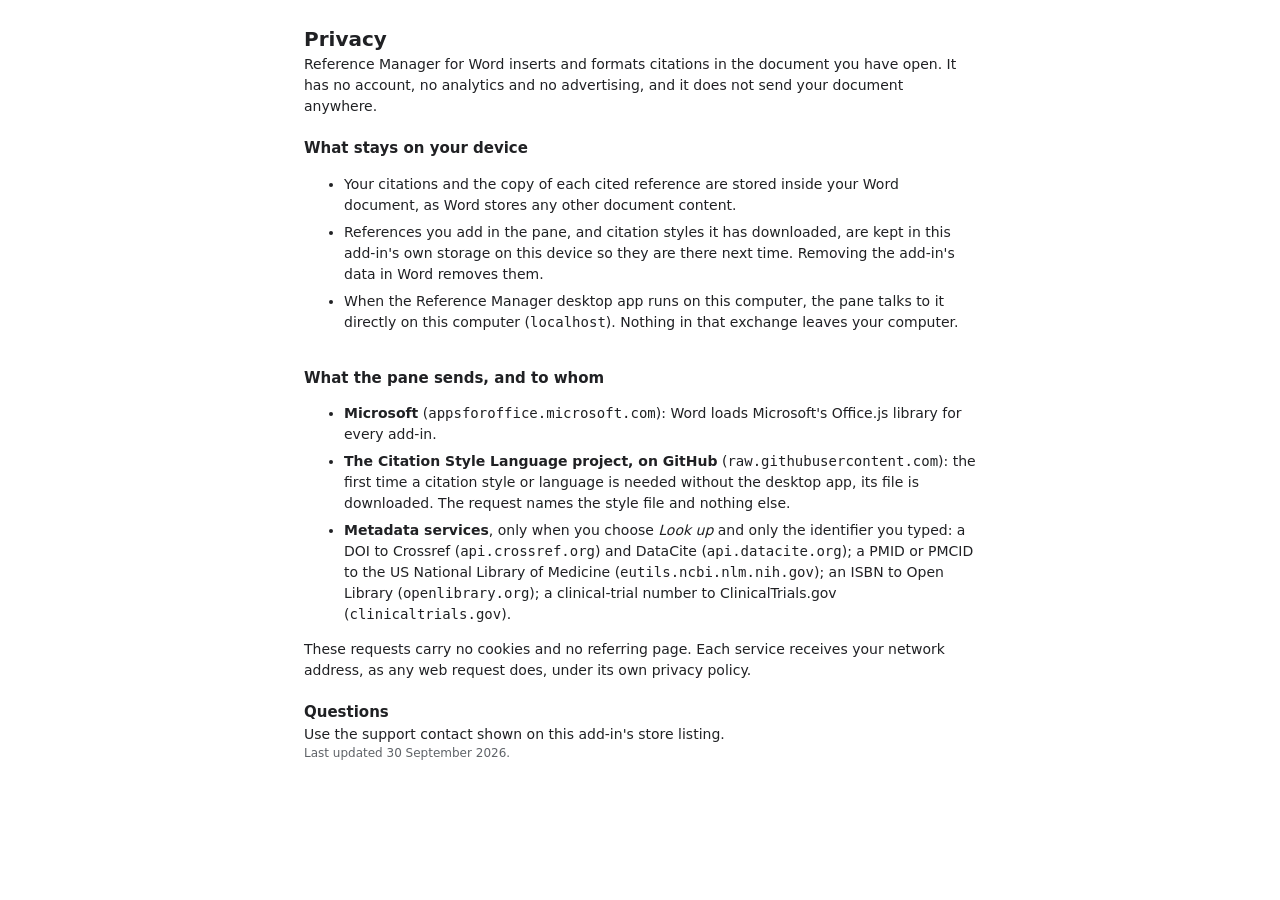
==== word/privacy.html @ 2f81b2bf "Publish the Reference Manager Word add-in task pane (hosted build 1.0.0.0) The static task pane for " ====
<!doctype html>
<html lang="en-GB">
  <head>
    <meta charset="utf-8" />
    <meta name="viewport" content="width=device-width, initial-scale=1" />
    <meta name="color-scheme" content="light dark" />
    <title>Reference Manager for Word — Privacy</title>
    <link rel="icon" href="data:," />
    <link rel="stylesheet" href="./taskpane.css" />
  </head>
  <!--
    What the add-in sends and keeps (ADR-0242 §7; store policy 1100.5). Every statement here is
    held to the code by apps/word-taskpane/src/pages.test.ts: a host the pane contacts and this page
    does not name fails the suite. Wording is a factual draft awaiting the legal review R-015 names.
  -->
  <body>
    <main class="app document-page">
      <h1>Privacy</h1>
      <p>Reference Manager for Word inserts and formats citations in the document you have open. It has no account, no analytics and no advertising, and it does not send your document anywhere.</p>

      <h2>What stays on your device</h2>
      <ul>
        <li>Your citations and the copy of each cited reference are stored inside your Word document, as Word stores any other document content.</li>
        <li>References you add in the pane, and citation styles it has downloaded, are kept in this add-in's own storage on this device so they are there next time. Removing the add-in's data in Word removes them.</li>
        <li>When the Reference Manager desktop app runs on this computer, the pane talks to it directly on this computer (<code>localhost</code>). Nothing in that exchange leaves your computer.</li>
      </ul>

      <h2>What the pane sends, and to whom</h2>
      <ul>
        <li><strong>Microsoft</strong> (<code>appsforoffice.microsoft.com</code>): Word loads Microsoft's Office.js library for every add-in.</li>
        <li><strong>The Citation Style Language project, on GitHub</strong> (<code>raw.githubusercontent.com</code>): the first time a citation style or language is needed without the desktop app, its file is downloaded. The request names the style file and nothing else.</li>
        <li><strong>Metadata services</strong>, only when you choose <em>Look up</em> and only the identifier you typed: a DOI to Crossref (<code>api.crossref.org</code>) and DataCite (<code>api.datacite.org</code>); a PMID or PMCID to the US National Library of Medicine (<code>eutils.ncbi.nlm.nih.gov</code>); an ISBN to Open Library (<code>openlibrary.org</code>); a clinical-trial number to ClinicalTrials.gov (<code>clinicaltrials.gov</code>).</li>
      </ul>
      <p>These requests carry no cookies and no referring page. Each service receives your network address, as any web request does, under its own privacy policy.</p>

      <h2>Questions</h2>
      <p>Use the support contact shown on this add-in's store listing.</p>
      <p class="field-hint">Last updated 30 September 2026.</p>
    </main>
  </body>
</html>
---- word/taskpane.css ----
/*
 * The Word task pane (SPEC §9.1–9.4; E10-19.2).
 *
 * The same palette, accent and density as the desktop library (design-qa.md), because the two are
 * one product seen from two windows: flat surfaces divided by hairlines, one saturated accent for
 * the primary action and the current tab, and text colours that carry hierarchy on their own.
 *
 * Word gives a task pane roughly 320–380px and no chrome of its own, so the layout is a column:
 * a header, three tabs, the tab's workflow, and — on the Cite tab — a tray pinned to the bottom
 * that holds the citation being built. The list scrolls; the tray and the Insert button do not.
 *
 * No inline style anywhere (the pane's CSP-equivalent rule, ADR-0086), and no library string in a
 * class or attribute (ADR-0084): everything below is keyed on product-authored classes and ids.
 */
:root {
  color-scheme: light;
  --surface: #ffffff;
  --surface-soft: #f8f9fa;
  --surface-sunken: #f1f3f4;
  --ink: #202124;
  --ink-soft: #5f6368;
  /* 4.86:1 on white (§19). */
  --ink-muted: #6d7276;
  --line: #e8eaed;
  --line-strong: #dadce0;
  --accent: #316dca;
  --accent-fill: #316dca;
  --accent-fill-hover: #275ba9;
  --accent-ink: #ffffff;
  --accent-soft: #e9f1fc;
  --accent-on-soft: #275ba9;
  --success: #188038;
  --danger: #c5221f;
  --warning-soft: #fef7e0;
  --warning-line: #f9d88c;
  --warning-ink: #6b4b00;
  --focus-ring: rgba(49, 109, 202, 0.4);
  --shadow-tray: 0 -1px 0 var(--line), 0 -6px 16px rgba(60, 64, 67, 0.06);
  --radius: 6px;
  --radius-small: 4px;
  /* How many lines a card's supporting label may wrap to before it is elided (c80c854). */
  --card-label-lines: 3;
  --icon-search: url("data:image/svg+xml,%3Csvg xmlns='http://www.w3.org/2000/svg' viewBox='0 0 24 24' fill='none' stroke='%235f6368' stroke-width='2' stroke-linecap='round'%3E%3Ccircle cx='11' cy='11' r='7'/%3E%3Cpath d='M20 20l-4.2-4.2'/%3E%3C/svg%3E");
  --mask-chevron-down: url("data:image/svg+xml,%3Csvg xmlns='http://www.w3.org/2000/svg' viewBox='0 0 24 24' fill='none' stroke='%23000' stroke-width='2.4' stroke-linecap='round' stroke-linejoin='round'%3E%3Cpath d='M6 9l6 6 6-6'/%3E%3C/svg%3E");
  --mask-check: url("data:image/svg+xml,%3Csvg xmlns='http://www.w3.org/2000/svg' viewBox='0 0 24 24' fill='none' stroke='%23000' stroke-width='3.2' stroke-linecap='round' stroke-linejoin='round'%3E%3Cpath d='M5 12.5l4.5 4.5L19 7.5'/%3E%3C/svg%3E");
  --mask-up: url("data:image/svg+xml,%3Csvg xmlns='http://www.w3.org/2000/svg' viewBox='0 0 24 24' fill='none' stroke='%23000' stroke-width='2.4' stroke-linecap='round' stroke-linejoin='round'%3E%3Cpath d='M6 15l6-6 6 6'/%3E%3C/svg%3E");
  --mask-close: url("data:image/svg+xml,%3Csvg xmlns='http://www.w3.org/2000/svg' viewBox='0 0 24 24' fill='none' stroke='%23000' stroke-width='2.4' stroke-linecap='round'%3E%3Cpath d='M7 7l10 10M17 7L7 17'/%3E%3C/svg%3E");
  --mask-info: url("data:image/svg+xml,%3Csvg xmlns='http://www.w3.org/2000/svg' viewBox='0 0 24 24' fill='none' stroke='%23000' stroke-width='2' stroke-linecap='round'%3E%3Ccircle cx='12' cy='12' r='9'/%3E%3Cpath d='M12 11v6M12 7.5v.5'/%3E%3C/svg%3E");
  font-family: -apple-system, BlinkMacSystemFont, "SF Pro Text", "Segoe UI", system-ui, sans-serif;
}

@media (prefers-color-scheme: dark) {
  :root {
    color-scheme: dark;
    --surface: #202124;
    --surface-soft: #282a2d;
    --surface-sunken: #2d2f33;
    --ink: #e8eaed;
    --ink-soft: #bdc1c6;
    --ink-muted: #9aa0a6;
    --line: #3c4043;
    --line-strong: #4d5156;
    --accent: #8ab4f8;
    --accent-fill: #3b6fc9;
    --accent-fill-hover: #2f5ea8;
    --accent-ink: #ffffff;
    --accent-soft: #1f2c42;
    --accent-on-soft: #a8c7fa;
    --success: #81c995;
    --danger: #f28b82;
    --warning-soft: #3a3120;
    --warning-line: #6b5a2a;
    --warning-ink: #f6d58a;
    --focus-ring: rgba(138, 180, 248, 0.5);
    --shadow-tray: 0 -1px 0 var(--line), 0 -6px 16px rgba(0, 0, 0, 0.35);
    --icon-search: url("data:image/svg+xml,%3Csvg xmlns='http://www.w3.org/2000/svg' viewBox='0 0 24 24' fill='none' stroke='%23bdc1c6' stroke-width='2' stroke-linecap='round'%3E%3Ccircle cx='11' cy='11' r='7'/%3E%3Cpath d='M20 20l-4.2-4.2'/%3E%3C/svg%3E");
  }
}

* {
  box-sizing: border-box;
}

html {
  scroll-behavior: smooth;
}

/* `hidden` hides (UI portability row #39).
 *
 * The user-agent sheet's `[hidden] { display: none }` carries no specificity, so any declared
 * `display` outranks it and an element toggled with `hidden` keeps its box, its tab stops and its
 * place in the accessibility tree. Measured in headed Chromium against this stylesheet as it was,
 * 75 of the 219 elements in the shipped document stayed visible when `hidden` was set. Stated once
 * here, as the web shell has always stated it, rather than patched per element.
 */
[hidden] {
  display: none !important;
}

body {
  min-width: 280px;
  margin: 0;
  background: var(--surface);
  color: var(--ink);
  font-size: 13px;
  line-height: 1.45;
  -webkit-font-smoothing: antialiased;
}

button,
input,
select,
textarea {
  font: inherit;
  color: inherit;
}

h1,
h2,
h3,
h4,
p {
  margin: 0;
}

button:focus-visible,
a:focus-visible,
input:focus-visible,
select:focus-visible,
summary:focus-visible,
[tabindex="-1"]:focus-visible {
  outline: 2px solid var(--focus-ring);
  outline-offset: 1px;
}

.sr-only {
  position: absolute;
  width: 1px;
  height: 1px;
  padding: 0;
  margin: -1px;
  overflow: hidden;
  clip-path: inset(50%);
  white-space: nowrap;
  border: 0;
}

/* ---------------------------------------------------------------------------------------------
 * The frame: header, tabs, panels
 * ------------------------------------------------------------------------------------------- */
.app {
  display: flex;
  flex-direction: column;
  min-height: 100vh;
}

.app-header {
  position: sticky;
  top: 0;
  z-index: 3;
  display: flex;
  align-items: center;
  justify-content: space-between;
  gap: 10px;
  min-height: 44px;
  padding: 8px 12px;
  background: var(--surface);
}

.brand {
  display: flex;
  align-items: center;
  gap: 8px;
  min-width: 0;
}

.brand-mark {
  flex: none;
  width: 20px;
  height: 20px;
  border-radius: 5px;
}

.brand-name {
  overflow: hidden;
  font-size: 13px;
  font-weight: 600;
  letter-spacing: -0.005em;
  text-overflow: ellipsis;
  white-space: nowrap;
}

.connection-banner {
  display: inline-flex;
  flex: none;
  align-items: center;
  gap: 6px;
  min-height: 22px;
  max-width: 55%;
  padding: 2px 9px 2px 8px;
  border-radius: 11px;
  background: var(--surface-sunken);
  color: var(--ink-soft);
  font-size: 11px;
  font-weight: 500;
}

.connection-banner span:last-child {
  overflow: hidden;
  text-overflow: ellipsis;
  white-space: nowrap;
}

/* A round indicator sized by its own box, with its halo drawn as a shadow that does not affect
 * layout (80fe1c7). Measured headed: the halo stays inside the pill on both axes. */
.status-dot {
  flex: none;
  box-sizing: border-box;
  width: 7px;
  height: 7px;
  border-radius: 50%;
  background: var(--ink-muted);
  box-shadow: 0 0 0 3px rgba(109, 114, 118, 0.16);
}

.connection-banner-ready {
  color: var(--success);
}

.connection-banner-ready .status-dot {
  background: var(--success);
  box-shadow: 0 0 0 3px rgba(24, 128, 56, 0.16);
}

.connection-banner-document {
  background: var(--accent-soft);
  color: var(--accent-on-soft);
}

.connection-banner-document .status-dot {
  background: var(--accent);
  box-shadow: 0 0 0 3px rgba(49, 109, 202, 0.16);
}

.connection-banner-error {
  background: var(--warning-soft);
  color: var(--warning-ink);
}

.connection-banner-error .status-dot {
  background: var(--danger);
  box-shadow: 0 0 0 3px rgba(197, 34, 31, 0.16);
}

.tabs {
  position: sticky;
  top: 44px;
  z-index: 3;
  display: flex;
  gap: 18px;
  padding: 0 12px;
  border-bottom: 1px solid var(--line);
  background: var(--surface);
}

.tab {
  position: relative;
  padding: 8px 0 9px;
  border: 0;
  background: none;
  color: var(--ink-soft);
  font-size: 13px;
  font-weight: 500;
  cursor: default;
}

.tab:hover {
  color: var(--ink);
}

.tab[aria-selected="true"] {
  color: var(--ink);
  font-weight: 600;
}

.tab[aria-selected="true"]::after {
  content: "";
  position: absolute;
  right: 0;
  bottom: -1px;
  left: 0;
  height: 2px;
  border-radius: 2px 2px 0 0;
  background: var(--accent-fill);
}

.panel {
  display: flex;
  flex: 1;
  flex-direction: column;
  min-height: 0;
}

.panel-document,
.panel-help {
  gap: 10px;
  padding: 12px 12px 24px;
}

/* ---------------------------------------------------------------------------------------------
 * Controls
 * ------------------------------------------------------------------------------------------- */
input[type="text"],
input[type="search"],
select {
  min-height: 32px;
  padding: 5px 9px;
  border: 1px solid var(--line-strong);
  border-radius: var(--radius);
  background: var(--surface);
  color: var(--ink);
}

select {
  padding-right: 26px;
  -webkit-appearance: none;
  appearance: none;
  background-image: linear-gradient(45deg, transparent 50%, var(--ink-soft) 50%),
    linear-gradient(135deg, var(--ink-soft) 50%, transparent 50%);
  background-position: calc(100% - 13px) 50%, calc(100% - 9px) 50%;
  background-repeat: no-repeat;
  background-size: 4px 4px, 4px 4px;
}

input[type="text"]:focus-visible,
input[type="search"]:focus-visible,
select:focus-visible {
  border-color: var(--accent);
  outline: 1px solid var(--accent);
  outline-offset: -2px;
}

input::placeholder {
  color: var(--ink-muted);
}

.button {
  display: inline-flex;
  align-items: center;
  justify-content: center;
  gap: 6px;
  min-height: 32px;
  padding: 6px 14px;
  border: 1px solid var(--line-strong);
  border-radius: var(--radius);
  background: var(--surface);
  color: var(--ink);
  font-size: 13px;
  font-weight: 500;
  line-height: 1.2;
  cursor: default;
}

.button:hover:not(:disabled) {
  background: var(--surface-soft);
}

.button:disabled {
  opacity: 0.5;
}

.button-primary {
  border-color: var(--accent-fill);
  background: var(--accent-fill);
  color: var(--accent-ink);
  font-weight: 600;
}

.button-primary:hover:not(:disabled) {
  border-color: var(--accent-fill-hover);
  background: var(--accent-fill-hover);
}

.button-secondary {
  background: var(--surface);
}

.button-danger {
  border-color: var(--danger);
  color: var(--danger);
}

.button-wide {
  width: 100%;
}

.button-small {
  min-height: 26px;
  padding: 3px 10px;
  font-size: 12px;
}

.link-button {
  padding: 2px 0;
  border: 0;
  background: none;
  color: var(--accent);
  font-size: 12px;
  font-weight: 500;
  cursor: default;
}

.link-button:hover:not(:disabled) {
  text-decoration: underline;
}

.link-button:disabled {
  color: var(--ink-muted);
  opacity: 0.6;
}

.button-row {
  display: flex;
  justify-content: flex-end;
  gap: 8px;
}

.inline-status,
.field-hint {
  color: var(--ink-soft);
  font-size: 12px;
  line-height: 1.4;
}

.inline-status:empty {
  display: none;
}

kbd {
  display: inline-block;
  min-width: 18px;
  padding: 0 5px;
  border: 1px solid var(--line-strong);
  border-bottom-width: 2px;
  border-radius: 4px;
  background: var(--surface-soft);
  color: var(--ink);
  font: 600 11px/17px -apple-system, BlinkMacSystemFont, sans-serif;
  text-align: center;
}

/* ---------------------------------------------------------------------------------------------
 * Cite: search, results, the selection tray
 * ------------------------------------------------------------------------------------------- */
.citation-workspace {
  display: flex;
  flex: 1;
  flex-direction: column;
  min-height: 0;
}

.search-block {
  display: grid;
  gap: 8px;
  padding: 12px 12px 8px;
}

.search-row {
  position: relative;
  display: flex;
}

.search-row input {
  width: 100%;
  min-width: 0;
  min-height: 34px;
  padding-left: 32px;
  background: var(--surface-soft);
}

.search-row::before {
  content: "";
  position: absolute;
  top: 50%;
  left: 10px;
  width: 15px;
  height: 15px;
  background: var(--icon-search) center / contain no-repeat;
  transform: translateY(-50%);
  pointer-events: none;
}

/* Search runs as the writer types; Enter still submits. The button stays for assistive
 * technology and for a keyboard user who expects one, drawn as nothing. */
.search-submit {
  position: absolute;
  width: 1px;
  height: 1px;
  padding: 0;
  overflow: hidden;
  clip-path: inset(50%);
  border: 0;
}

/* After the shared field rules it has to beat (8fa32b7): same specificity, so order decides. */
input.field--numeric { inline-size: calc(var(--field-digits, 4) * 1ch + 3.5em); max-inline-size: 100%; }

.search-options {
  display: flex;
  align-items: center;
  justify-content: space-between;
  gap: 8px;
}

.scope-label {
  flex: 0 1 auto;
  min-width: 0;
}

.scope-label select {
  max-width: 100%;
  min-height: 28px;
  padding-top: 3px;
  padding-bottom: 3px;
  border-color: transparent;
  background-color: var(--surface-sunken);
  color: var(--ink);
  font-size: 12px;
  font-weight: 500;
}

.search-options .link-button {
  flex: none;
}

.list-status {
  padding: 0 12px 6px;
  color: var(--ink-muted);
  font-size: 11px;
}

.reference-list {
  flex: 1;
  margin: 0;
  padding: 0 0 8px;
  list-style: none;
}

.reference-row {
  position: relative;
  display: grid;
  grid-template-columns: 16px minmax(0, 1fr);
  gap: 10px;
  padding: 9px 12px 9px 12px;
  border-top: 1px solid var(--line);
}

.reference-row:first-child {
  border-top-color: transparent;
}

.reference-row:hover {
  background: var(--surface-soft);
}

.reference-row-selected,
.reference-row-selected:hover {
  background: var(--accent-soft);
  box-shadow: inset 2px 0 0 var(--accent-fill);
}

/* The checkbox is a real input, drawn as a box with a check mask, so a click, Space and a
 * screen reader all reach the same control. */
.reference-check {
  display: flex;
  padding-top: 1px;
}

.reference-check input[type="checkbox"] {
  width: 16px;
  height: 16px;
  margin: 0;
  border: 1.5px solid var(--line-strong);
  border-radius: 4px;
  background: var(--surface);
  -webkit-appearance: none;
  appearance: none;
  display: grid;
  place-items: center;
}

.reference-check input[type="checkbox"]:checked {
  border-color: var(--accent-fill);
  background: var(--accent-fill);
}

/* The tick exists only while the box is checked — never drawn and then hidden. */
.reference-check input[type="checkbox"]:checked::after {
  content: "";
  width: 11px;
  height: 11px;
  background-color: var(--accent-ink);
  -webkit-mask: var(--mask-check) center / contain no-repeat;
  mask: var(--mask-check) center / contain no-repeat;
}

.reference-body {
  display: grid;
  grid-template-columns: minmax(0, 1fr) auto;
  column-gap: 6px;
  min-width: 0;
}

.reference-body > p {
  grid-column: 1;
}

.reference-title {
  display: -webkit-box;
  overflow: hidden;
  color: var(--ink);
  font-size: 13px;
  font-weight: 500;
  line-height: 1.35;
  overflow-wrap: anywhere;
  -webkit-box-orient: vertical;
  -webkit-line-clamp: 2;
  line-clamp: 2;
}

.reference-creators,
.reference-publication {
  overflow: hidden;
  color: var(--ink-soft);
  font-size: 12px;
  line-height: 1.35;
  text-overflow: ellipsis;
  white-space: nowrap;
}

.reference-publication {
  color: var(--ink-muted);
}

.reference-badge {
  justify-self: start;
  margin-top: 4px;
  padding: 1px 6px;
  border-radius: 4px;
  background: var(--surface-sunken);
  color: var(--ink-soft);
  font-size: 10.5px;
  font-weight: 600;
  letter-spacing: 0.01em;
}

.reference-disclose {
  grid-column: 2;
  grid-row: 1;
  align-self: start;
  width: 22px;
  height: 22px;
  margin: -2px -4px 0 0;
  padding: 0;
  border: 0;
  border-radius: 4px;
  background: transparent;
  color: var(--ink-muted);
  font-size: 0;
}

.reference-disclose::before {
  content: "";
  display: block;
  width: 15px;
  height: 15px;
  margin: auto;
  background-color: currentColor;
  -webkit-mask: var(--mask-info) center / contain no-repeat;
  mask: var(--mask-info) center / contain no-repeat;
}

.reference-disclose:hover,
.reference-disclose[aria-expanded="true"] {
  background: var(--surface-sunken);
  color: var(--ink);
}

.reference-details {
  grid-column: 1 / -1;
  display: grid;
  grid-template-columns: max-content minmax(0, 1fr);
  gap: 3px 10px;
  margin: 8px 0 2px;
  padding: 8px 10px;
  border-radius: var(--radius);
  background: var(--surface);
  font-size: 12px;
}

.reference-row-selected .reference-details {
  background: var(--surface);
}

.reference-details dt {
  color: var(--ink-muted);
}

.reference-details dd {
  margin: 0;
  overflow-wrap: anywhere;
}

/* The tray holds the citation being built. It is pinned to the bottom of the pane so the Insert
 * button is always one click away, however long the list. */
.tray {
  position: sticky;
  bottom: 0;
  z-index: 2;
  display: grid;
  gap: 8px;
  padding: 10px 12px 12px;
  background: var(--surface);
  box-shadow: var(--shadow-tray);
}

.tray-heading {
  display: flex;
  align-items: center;
  gap: 8px;
}

.tray-heading h3 {
  font-size: 12px;
  font-weight: 600;
}

.count-pill {
  white-space: nowrap;
  padding: 0 7px;
  border-radius: 9px;
  background: var(--surface-sunken);
  color: var(--ink-soft);
  font-size: 11px;
  font-weight: 600;
  line-height: 18px;
}

.tray-clear {
  margin-left: auto;
}

.draft-list {
  display: grid;
  gap: 4px;
  max-height: 34vh;
  margin: 0;
  padding: 0;
  overflow: auto;
  list-style: none;
}

.draft-list:empty,
.notice-list:empty {
  display: none;
}

.draft-entry {
  border: 1px solid var(--line);
  border-radius: var(--radius);
  background: var(--surface-soft);
}

/* A selected reference is named in two lines at most; its options open beneath it. */
.draft-options > summary {
  position: relative;
  display: block;
  min-height: 30px;
  padding: 6px 26px 6px 8px;
  font-size: 12px;
  font-weight: 500;
  line-height: 1.4;
  list-style: none;
  cursor: default;
}

.draft-entry-label {
  display: -webkit-box;
  overflow: hidden;
  -webkit-box-orient: vertical;
  -webkit-line-clamp: 2;
  line-clamp: 2;
}

.draft-options > summary::-webkit-details-marker {
  display: none;
}

.draft-entry-title {
  overflow-wrap: anywhere;
}

.draft-options > summary::after {
  content: "";
  position: absolute;
  top: 10px;
  right: 9px;
  width: 10px;
  height: 10px;
  background-color: var(--ink-soft);
  -webkit-mask: var(--mask-chevron-down) center / contain no-repeat;
  mask: var(--mask-chevron-down) center / contain no-repeat;
  transition: transform 140ms ease;
}

.draft-options[open] > summary::after {
  transform: rotate(180deg);
}

.draft-entry-controls,
.field-grid {
  display: grid;
  grid-template-columns: repeat(2, minmax(0, 1fr));
  gap: 8px;
}

.draft-entry-controls {
  padding: 4px 8px 8px;
}

.draft-field {
  display: grid;
  gap: 3px;
  min-width: 0;
  color: var(--ink-soft);
  font-size: 11px;
  font-weight: 500;
}

.draft-field-wide {
  grid-column: 1 / -1;
}

.draft-field select,
.draft-field input[type="text"] {
  width: 100%;
  min-width: 0;
  min-height: 30px;
  font-size: 12px;
}

/* The locator's label and value share one field. */
.draft-field:has(select + input) {
  grid-template-columns: minmax(0, 1fr) minmax(0, 1fr);
  column-gap: 6px;
}

.draft-field:has(select + input) > span {
  grid-column: 1 / -1;
}

.draft-entry-actions {
  display: flex;
  gap: 6px;
  padding: 0 8px 8px;
}

.draft-entry-actions .button {
  min-height: 26px;
  padding: 3px 9px;
  font-size: 12px;
}

.preview-block {
  display: grid;
  gap: 3px;
  padding: 8px 10px;
  border-radius: var(--radius);
  background: var(--surface-sunken);
}

.preview-label {
  color: var(--ink-muted);
  font-size: 10.5px;
  font-weight: 600;
  letter-spacing: 0.06em;
  text-transform: uppercase;
}

/* The processor's text, verbatim (invariant 4), in a document face so it reads as it will in
 * the manuscript rather than as interface copy. */
.preview-text {
  color: var(--ink);
  font-family: "Times New Roman", Times, Georgia, serif;
  font-size: 14px;
  line-height: 1.4;
  overflow-wrap: anywhere;
}

.preview-text-stale {
  color: var(--ink-muted);
}

.notice-list {
  display: grid;
  gap: 4px;
  margin: 0;
  padding: 0;
  list-style: none;
}

.notice {
  padding: 6px 8px;
  border: 1px solid var(--warning-line);
  border-radius: var(--radius-small);
  background: var(--warning-soft);
  color: var(--warning-ink);
  font-size: 12px;
  line-height: 1.35;
}

/* Information about the preview, not a problem with it. */
.notice-quiet {
  padding: 0;
  border: 0;
  background: none;
  color: var(--ink-muted);
  font-size: 11.5px;
}

/* Nothing selected: the tray is a one-line hint, not an empty form. */
.tray-hint {
  display: none;
  color: var(--ink-muted);
  font-size: 12px;
}

.tray:has(#citation-draft-entries:empty) .tray-hint {
  display: block;
}

.tray:has(#citation-draft-entries:empty) .tray-heading,
.tray:has(#citation-draft-entries:empty) .preview-block,
.tray:has(#citation-draft-entries:empty) #citation-insert {
  display: none;
}

.sheet {
  display: grid;
  gap: 10px;
  padding: 12px;
}

.sheet-heading {
  display: grid;
  gap: 2px;
}

.sheet-heading h3 {
  font-size: 14px;
  font-weight: 600;
}

.sheet-subtitle {
  overflow: hidden;
  color: var(--ink-soft);
  font-size: 12px;
  text-overflow: ellipsis;
  white-space: nowrap;
}

.confirm-row label {
  display: flex;
  align-items: flex-start;
  gap: 8px;
  padding: 8px 10px;
  border: 1px solid var(--warning-line);
  border-radius: var(--radius);
  background: var(--warning-soft);
  color: var(--warning-ink);
  font-size: 12px;
}

.confirm-row input {
  margin: 2px 0 0;
}

/* ---------------------------------------------------------------------------------------------
 * Document and Help: cards
 * ------------------------------------------------------------------------------------------- */
.action-grid {
  display: grid;
  gap: 10px;
}

.document-summary {
  color: var(--ink-soft);
  font-size: 12px;
}

.action-card {
  display: grid;
  gap: 10px;
  min-height: 70px;
  padding: 12px;
  border: 1px solid var(--line);
  border-radius: 8px;
  background: var(--surface);
}

.action-card select {
  width: 100%;
}

.action-copy {
  display: grid;
  gap: 3px;
}

.action-copy strong {
  color: var(--ink);
  font-size: 13px;
  font-weight: 600;
}

/* A card's supporting label wraps to a bound rather than being cut at one line (c80c854). */
.action-copy small {
  display: -webkit-box;
  overflow: hidden;
  color: var(--ink-soft);
  font-size: 12px;
  line-height: 1.4;
  -webkit-box-orient: vertical;
  -webkit-line-clamp: var(--card-label-lines);
  line-clamp: var(--card-label-lines);
}

.confirm-card {
  display: grid;
  gap: 10px;
  padding: 12px;
  border: 1px solid var(--warning-line);
  border-radius: 8px;
  background: var(--warning-soft);
  color: var(--warning-ink);
  font-size: 12px;
}

.tip-list {
  display: grid;
  gap: 6px;
  margin: 0;
  padding-left: 16px;
  color: var(--ink-soft);
  font-size: 12px;
}

.tip-list strong {
  color: var(--ink);
  font-weight: 600;
}

/* Adding a reference without the desktop (ADR-0242). Shown only in document mode; a disclosure
 * like the Help tab's, because in a document that already cites what the writer needs it is a
 * detour, not the task. Every target is at least 34px tall for touch (Word on iPad). */
.add-reference {
  margin: 0 12px 8px;
  border: 1px solid var(--line);
  border-radius: var(--radius);
}

.add-reference > summary,
.add-reference-manual > summary {
  display: flex;
  align-items: center;
  min-height: 34px;
  padding: 6px 10px;
  color: var(--accent);
  font-size: 12px;
  font-weight: 600;
  list-style: none;
  cursor: pointer;
}

.add-reference > summary::-webkit-details-marker,
.add-reference-manual > summary::-webkit-details-marker {
  display: none;
}

.add-reference-form {
  display: grid;
  gap: 6px;
  padding: 0 10px 8px;
  color: var(--ink-soft);
  font-size: 11px;
  font-weight: 500;
}

.lookup-row {
  display: flex;
  gap: 6px;
}

.lookup-row input {
  flex: 1;
  min-height: 34px;
}

.add-reference-manual {
  padding: 0 0 4px;
  border-top: 1px solid var(--line);
}

.add-reference-manual .field-grid {
  padding: 0 10px 8px;
}

.add-reference textarea {
  width: 100%;
  min-width: 0;
  min-height: 60px;
  font-size: 12px;
  resize: vertical;
}

.add-reference > .inline-status:not(:empty) {
  padding: 0 10px 8px;
}

.support {
  border: 1px solid var(--line);
  border-radius: 8px;
}

.support > summary {
  display: flex;
  align-items: center;
  justify-content: space-between;
  min-height: 40px;
  padding: 8px 12px;
  color: var(--ink);
  font-weight: 600;
  list-style: none;
  cursor: default;
}

.support > summary::-webkit-details-marker {
  display: none;
}

.support > summary::after {
  content: "";
  width: 10px;
  height: 10px;
  background-color: var(--ink-soft);
  -webkit-mask: var(--mask-chevron-down) center / contain no-repeat;
  mask: var(--mask-chevron-down) center / contain no-repeat;
  transition: transform 140ms ease;
}

.support[open] > summary::after {
  transform: rotate(180deg);
}

.support-content {
  display: grid;
  gap: 8px;
  padding: 0 12px 12px;
}

.support-heading {
  color: var(--ink-muted);
  font-size: 10.5px;
  font-weight: 600;
  letter-spacing: 0.06em;
  text-transform: uppercase;
}

.report-heading-row {
  display: flex;
  align-items: center;
  justify-content: space-between;
}

.host-details {
  display: grid;
  grid-template-columns: max-content minmax(0, 1fr);
  gap: 3px 10px;
  margin: 0;
  font-size: 12px;
}

.host-details dt {
  color: var(--ink-muted);
}

.host-details dd {
  margin: 0;
  overflow-wrap: anywhere;
}

table {
  width: 100%;
  border-collapse: collapse;
  font-size: 11.5px;
}

th,
td {
  padding: 4px 6px;
  border-bottom: 1px solid var(--line);
  text-align: left;
}

th {
  color: var(--ink-muted);
  font-weight: 600;
}

tr.supported td:last-child {
  color: var(--success);
}

tr.unsupported td:last-child {
  color: var(--danger);
}

pre {
  max-height: 220px;
  margin: 0;
  padding: 8px;
  overflow: auto;
  border-radius: var(--radius);
  background: var(--surface-sunken);
  font: 11px/1.45 ui-monospace, SFMono-Regular, Menlo, monospace;
  white-space: pre-wrap;
  overflow-wrap: anywhere;
}

/* The task pane has two intentional motion cues — smooth scrolling to a workflow and the
 * disclosure chevrons — and both stop when the operating system asks for reduced motion. */
@media (prefers-reduced-motion: reduce) {
  html {
    scroll-behavior: auto;
  }

  *,
  *::before,
  *::after {
    transition-duration: 0.01ms !important;
    animation-duration: 0.01ms !important;
  }
}

/* Forced colours: every surface goes back to the system palette; the drawn masks are painted in
 * the system's own text colour so a checkbox, a chevron and an info button stay visible. */
@media (forced-colors: active) {
  .reference-check input[type="checkbox"]:checked::after,
  .draft-options > summary::after,
  .support > summary::after,
  .reference-disclose::before {
    forced-color-adjust: none;
    background-color: CanvasText;
  }

  .reference-row-selected,
  .tab[aria-selected="true"] {
    outline: 2px solid Highlight;
    outline-offset: -2px;
  }
}

/* The support and privacy pages served beside the pane (ADR-0242 §7): a readable column. */
.document-page {
  max-width: 44rem;
  margin: 0 auto;
  padding: 24px 16px 48px;
  color: var(--ink);
  font-size: 14px;
  line-height: 1.5;
}

.document-page h1 {
  font-size: 20px;
}

.document-page h2 {
  margin-top: 20px;
  font-size: 15px;
}

.document-page li + li {
  margin-top: 6px;
}
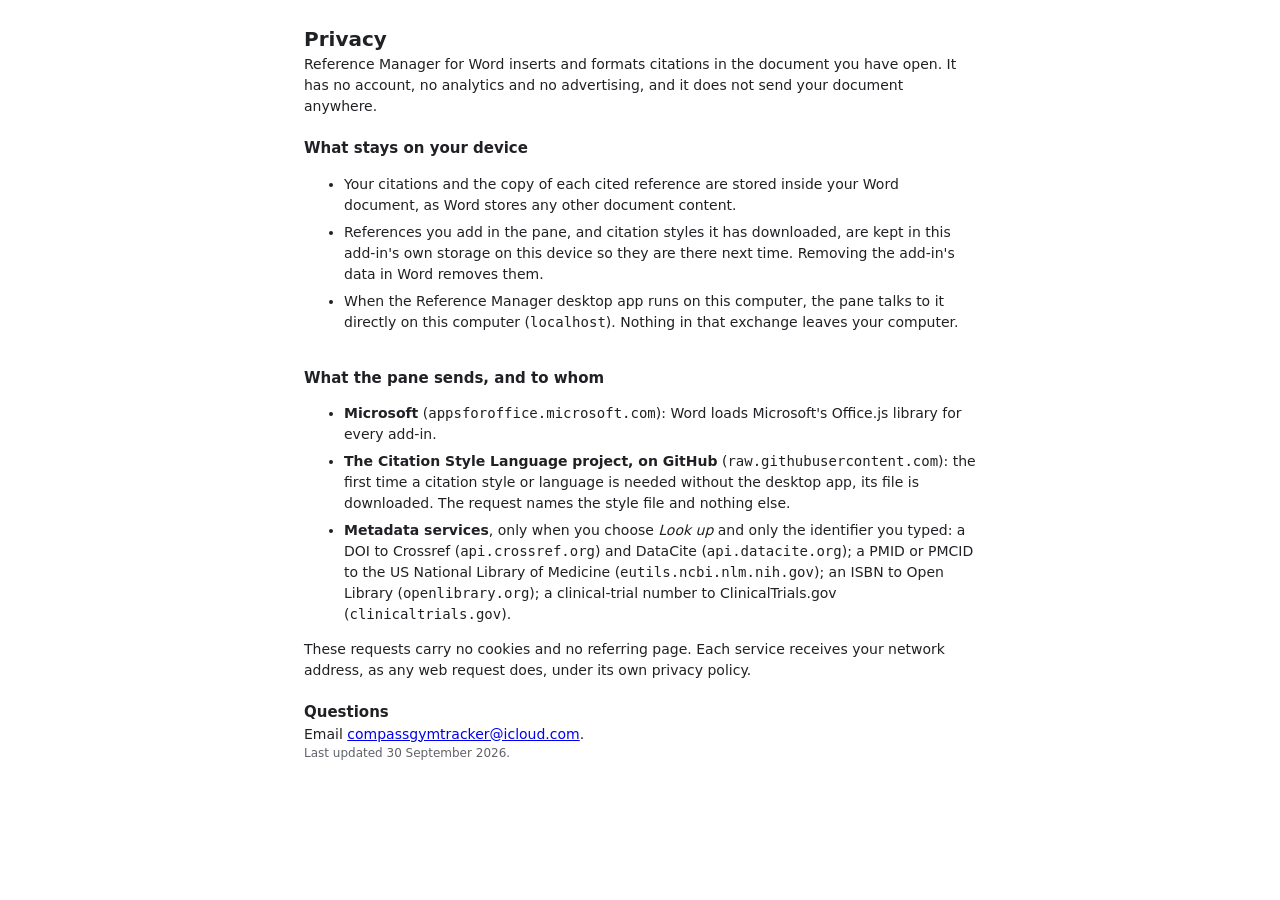
==== commit d985912d: "word: support address on the help and privacy pages (reference-manager 69ab677e)" ====
--- a/word/privacy.html
+++ b/word/privacy.html
@@ -34,7 +34,7 @@
       <p>These requests carry no cookies and no referring page. Each service receives your network address, as any web request does, under its own privacy policy.</p>
 
       <h2>Questions</h2>
-      <p>Use the support contact shown on this add-in's store listing.</p>
+      <p>Email <a href="mailto:compassgymtracker@icloud.com">compassgymtracker@icloud.com</a>.</p>
       <p class="field-hint">Last updated 30 September 2026.</p>
     </main>
   </body>
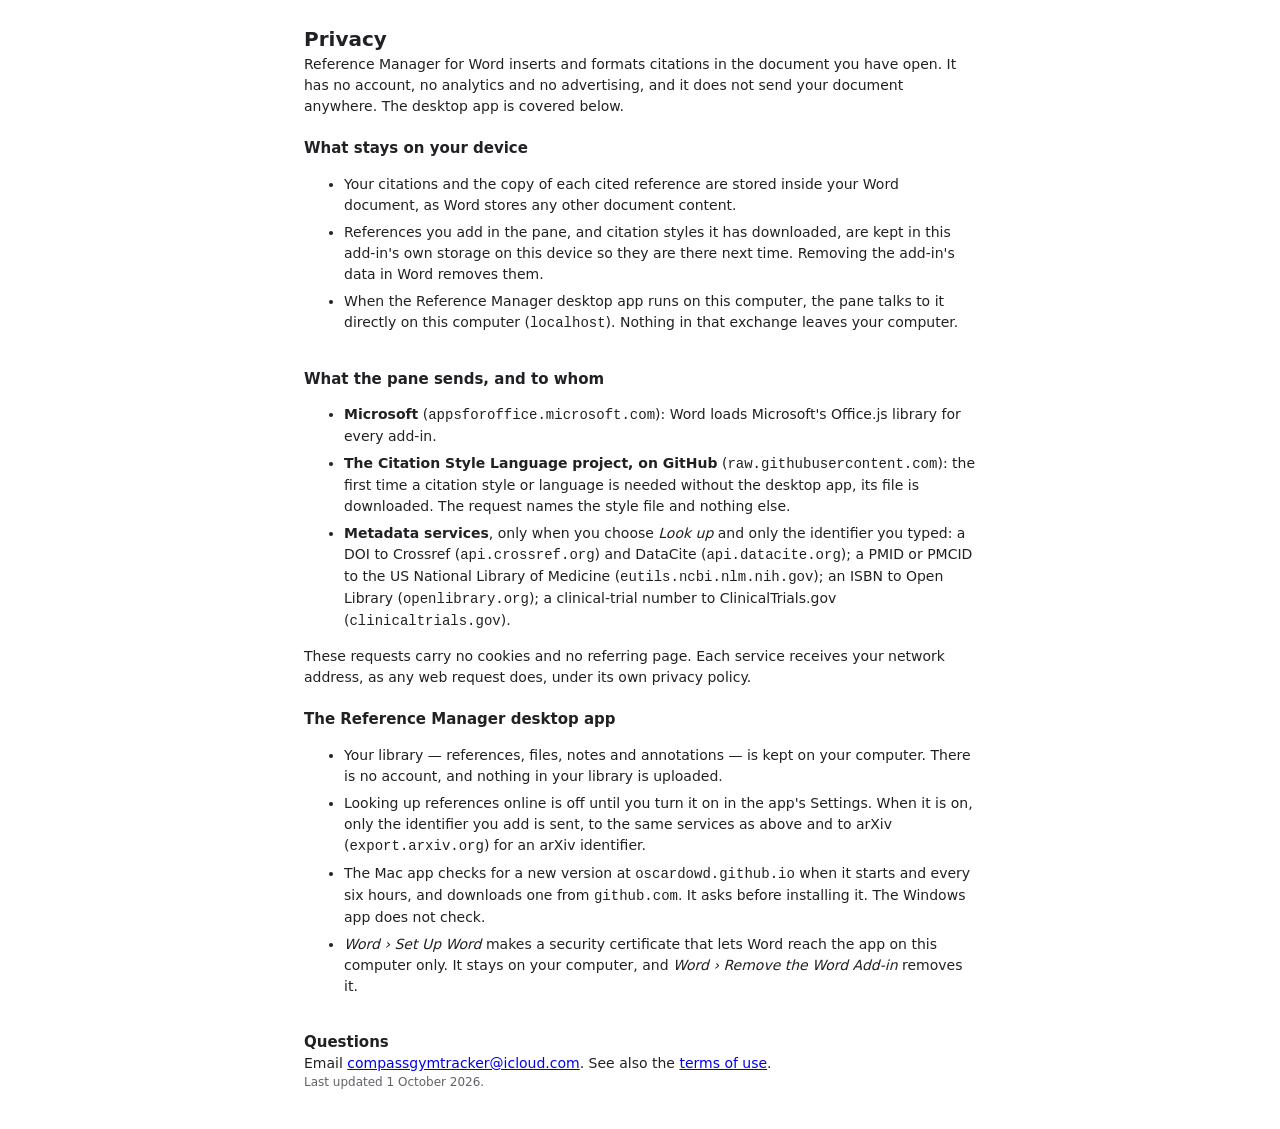
==== commit 09498817: "Reference Manager 1.0: download page, terms of use, help and privacy for the desktop app (reference-" ====
--- a/word/privacy.html
+++ b/word/privacy.html
@@ -4,7 +4,7 @@
     <meta charset="utf-8" />
     <meta name="viewport" content="width=device-width, initial-scale=1" />
     <meta name="color-scheme" content="light dark" />
-    <title>Reference Manager for Word — Privacy</title>
+    <title>Reference Manager — Privacy</title>
     <link rel="icon" href="data:," />
     <link rel="stylesheet" href="./taskpane.css" />
   </head>
@@ -16,7 +16,7 @@
   <body>
     <main class="app document-page">
       <h1>Privacy</h1>
-      <p>Reference Manager for Word inserts and formats citations in the document you have open. It has no account, no analytics and no advertising, and it does not send your document anywhere.</p>
+      <p>Reference Manager for Word inserts and formats citations in the document you have open. It has no account, no analytics and no advertising, and it does not send your document anywhere. The desktop app is covered below.</p>
 
       <h2>What stays on your device</h2>
       <ul>
@@ -33,9 +33,17 @@
       </ul>
       <p>These requests carry no cookies and no referring page. Each service receives your network address, as any web request does, under its own privacy policy.</p>
 
+      <h2>The Reference Manager desktop app</h2>
+      <ul>
+        <li>Your library — references, files, notes and annotations — is kept on your computer. There is no account, and nothing in your library is uploaded.</li>
+        <li>Looking up references online is off until you turn it on in the app's Settings. When it is on, only the identifier you add is sent, to the same services as above and to arXiv (<code>export.arxiv.org</code>) for an arXiv identifier.</li>
+        <li>The Mac app checks for a new version at <code>oscardowd.github.io</code> when it starts and every six hours, and downloads one from <code>github.com</code>. It asks before installing it. The Windows app does not check.</li>
+        <li><em>Word › Set Up Word</em> makes a security certificate that lets Word reach the app on this computer only. It stays on your computer, and <em>Word › Remove the Word Add-in</em> removes it.</li>
+      </ul>
+
       <h2>Questions</h2>
-      <p>Email <a href="mailto:compassgymtracker@icloud.com">compassgymtracker@icloud.com</a>.</p>
-      <p class="field-hint">Last updated 30 September 2026.</p>
+      <p>Email <a href="mailto:compassgymtracker@icloud.com">compassgymtracker@icloud.com</a>. See also the <a href="./terms.html">terms of use</a>.</p>
+      <p class="field-hint">Last updated 1 October 2026.</p>
     </main>
   </body>
 </html>
